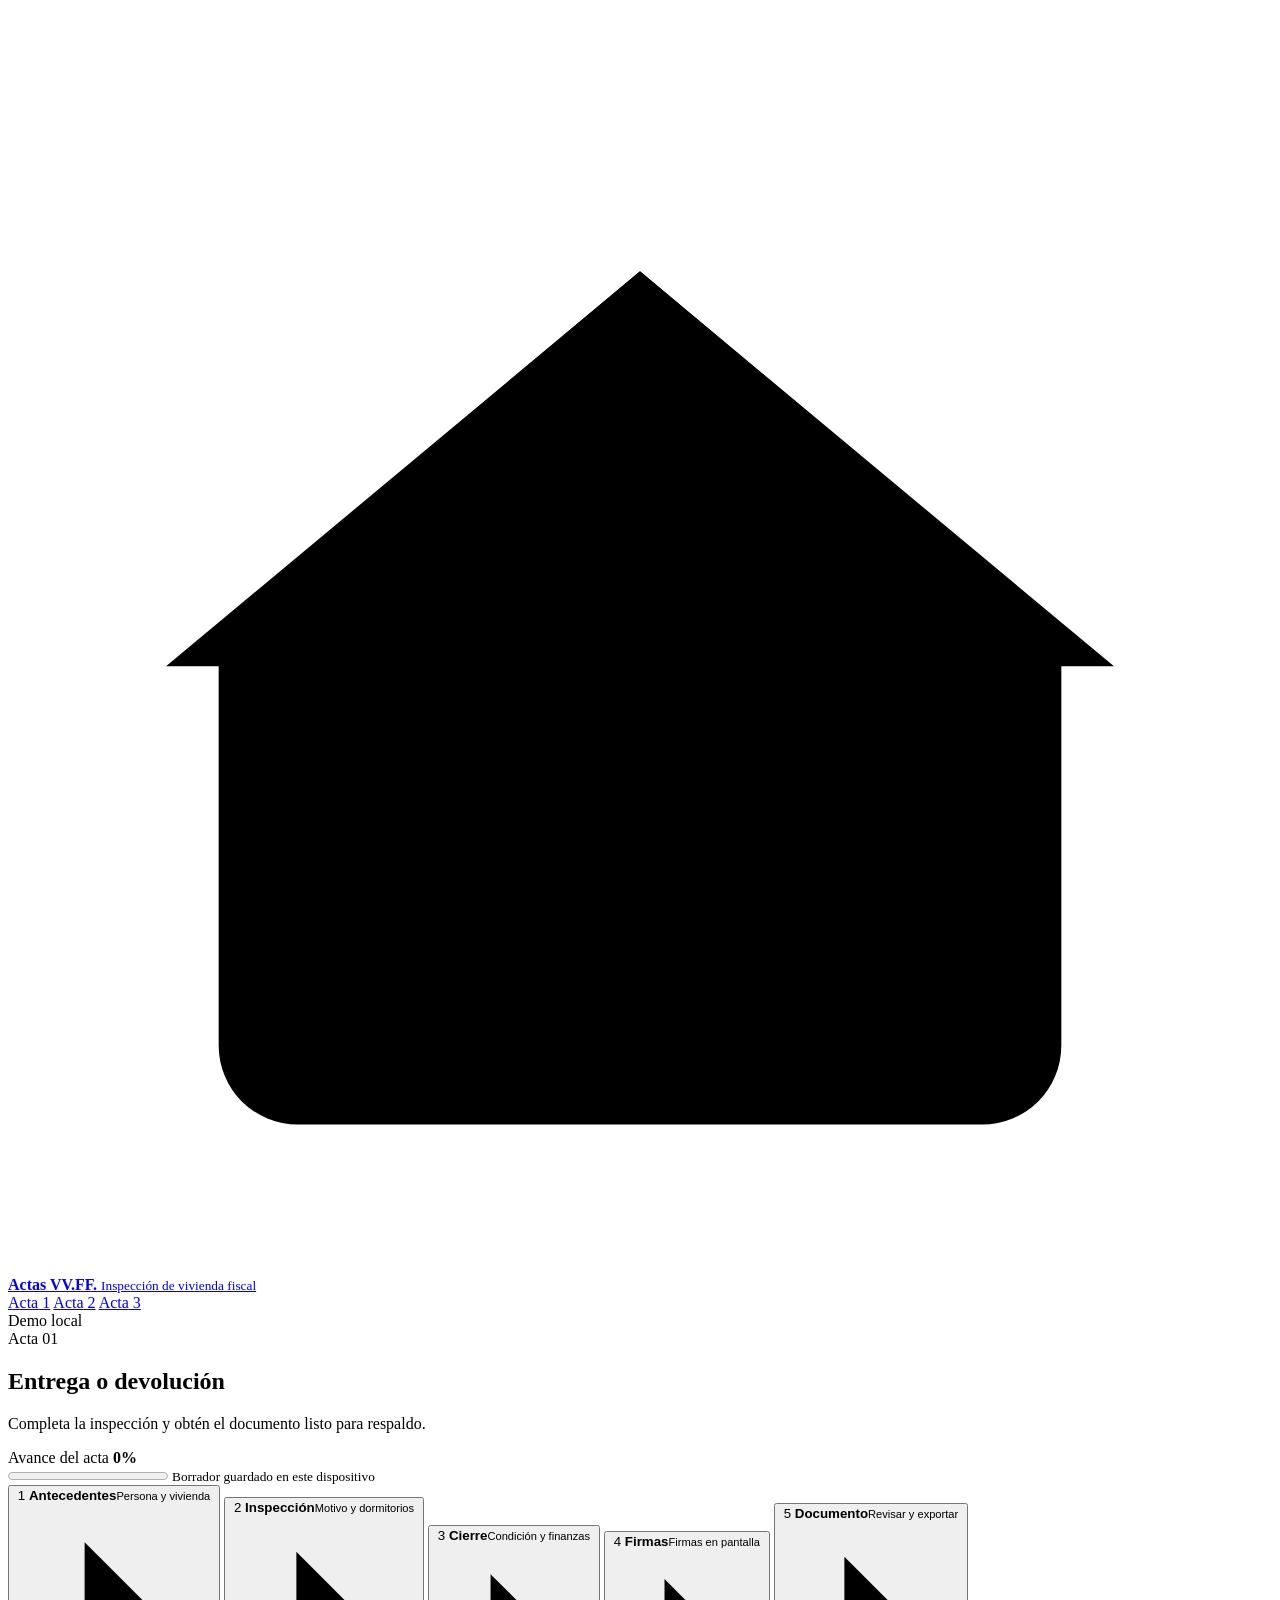
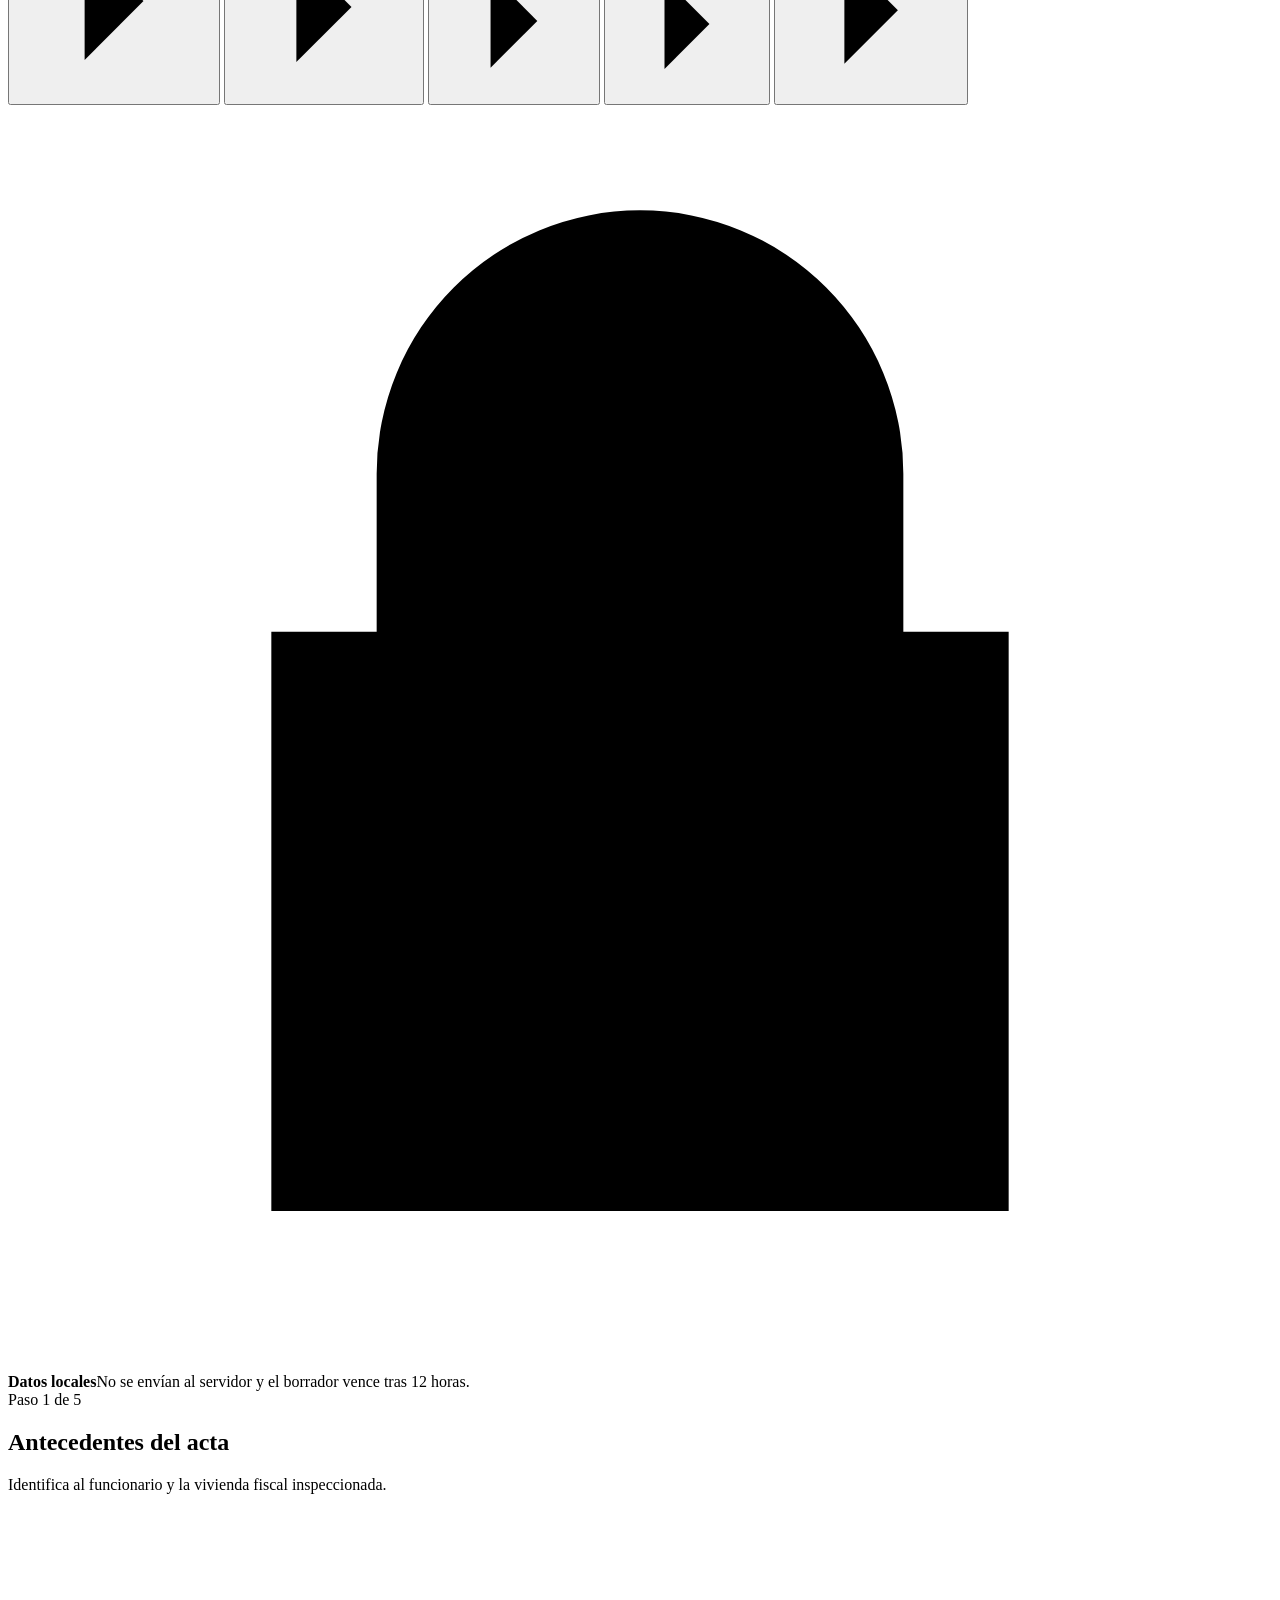
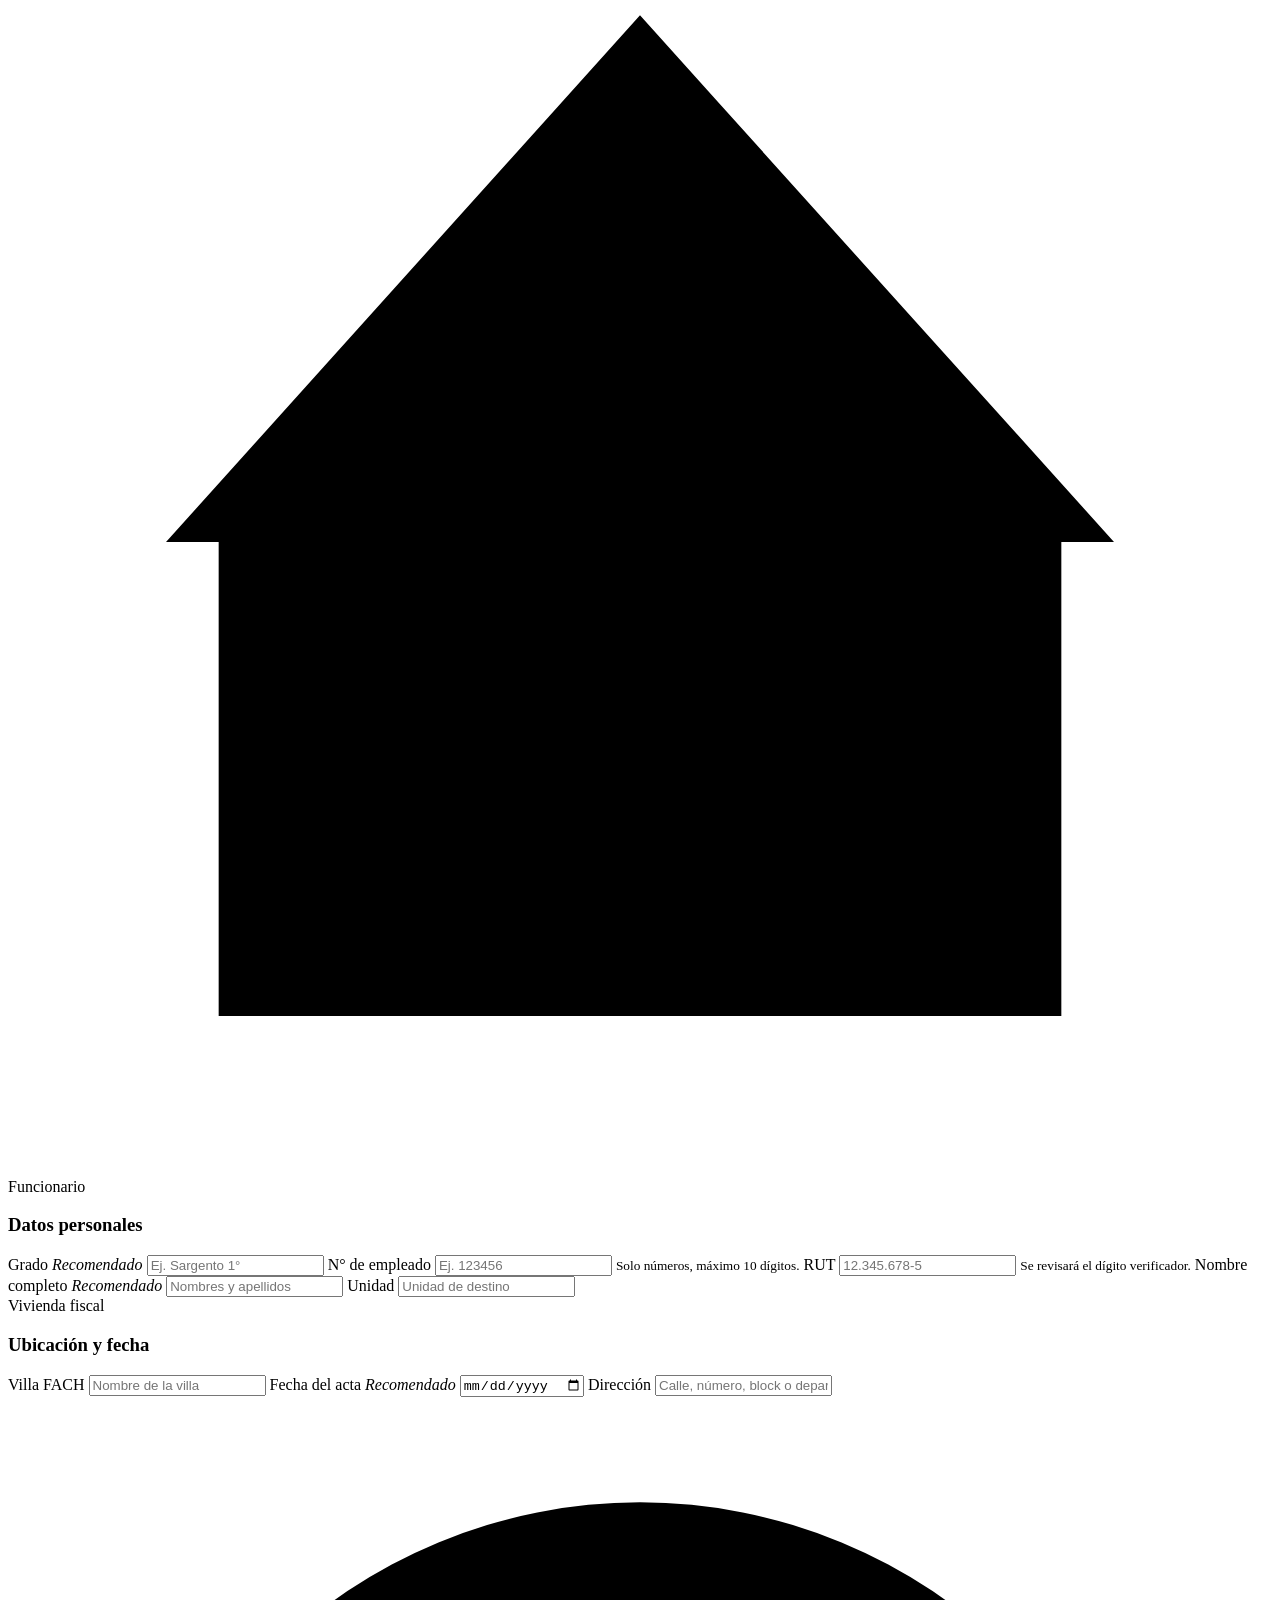
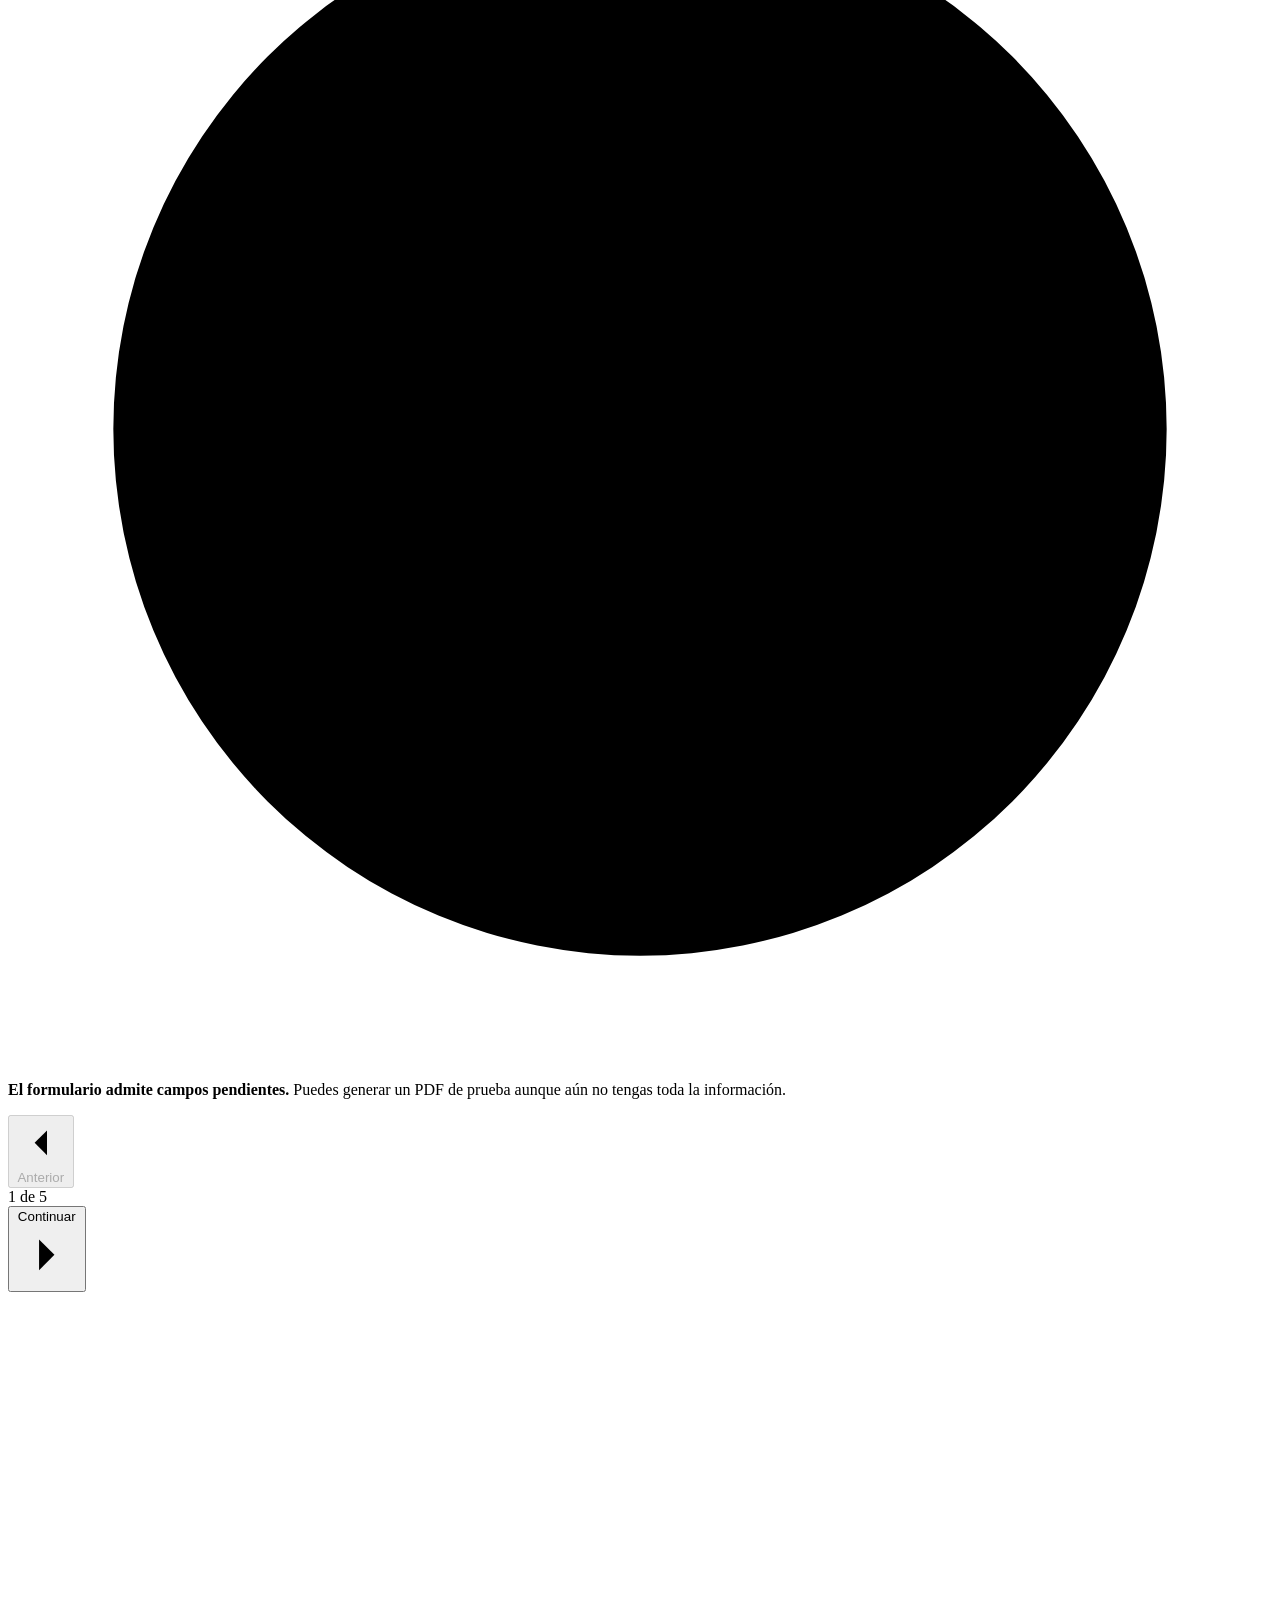
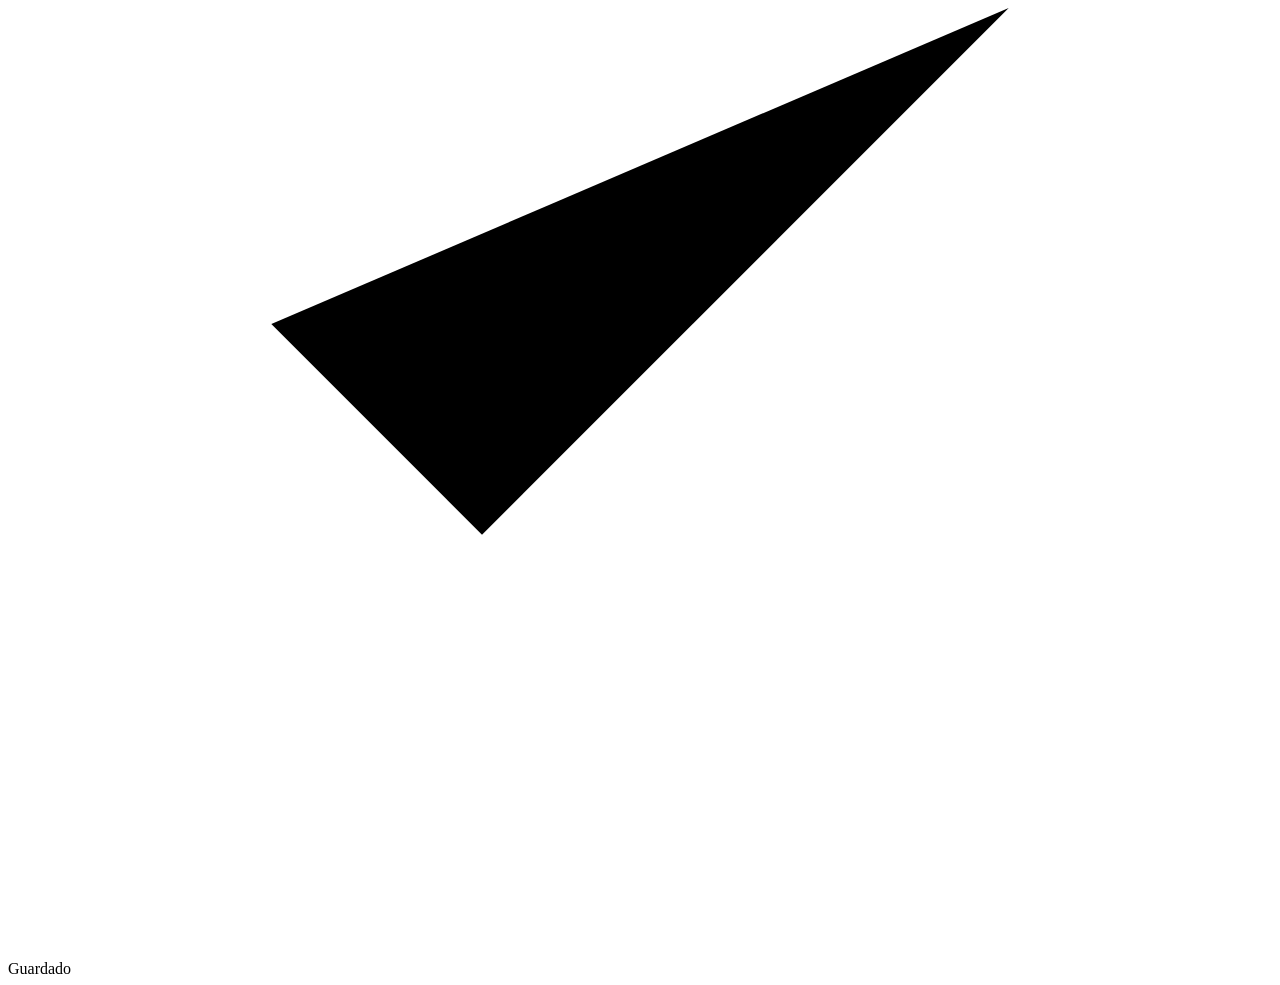
==== index.html @ 28ee5e78 "Agregar index.html" ====
<!doctype html>
<html lang="es">
  <head>
    <meta charset="UTF-8" />
    <meta name="viewport" content="width=device-width, initial-scale=1, viewport-fit=cover" />
    <meta name="theme-color" content="#0d2c46" />
    <meta name="referrer" content="no-referrer" />
    <meta http-equiv="Content-Security-Policy" content="default-src 'self'; base-uri 'none'; object-src 'none'; script-src 'self'; style-src 'self'; img-src 'self' data: blob:; font-src 'self'; connect-src 'none'; media-src 'none'; frame-src 'none'; worker-src 'none'; form-action 'none'" />
    <meta
      name="description"
      content="Prototipo local para completar, firmar y exportar actas de vivienda fiscal."
    />
    <title>Actas VV.FF. · Inspección de vivienda</title>
    <link rel="stylesheet" href="styles.css?v=20261114-1" />
  </head>
  <body>
    <div class="app-shell">
      <header class="topbar">
        <a class="brand" href="#" aria-label="Inicio Actas Vivienda Fiscal">
          <span class="brand-mark" aria-hidden="true">
            <svg viewBox="0 0 48 48" role="img">
              <path d="M8 23.4 24 10l16 13.4v16a3 3 0 0 1-3 3H11a3 3 0 0 1-3-3v-16Z" />
              <path d="M18 42V28h12v14M6 25 24 10l18 15" />
              <path d="M35 10v8" />
            </svg>
          </span>
          <span>
            <strong>Actas VV.FF.</strong>
            <small>Inspección de vivienda fiscal</small>
          </span>
        </a>
        <nav class="acta-switcher" aria-label="Seleccionar tipo de acta">
          <a class="is-active" href="index.html" aria-current="page"><span>Acta</span> 1</a>
          <a href="acta2.html"><span>Acta</span> 2</a>
          <a href="acta3.html"><span>Acta</span> 3</a>
        </nav>
        <div class="status-pill"><span></span> Demo local</div>
      </header>

      <div class="workspace">
        <aside class="sidebar" aria-label="Progreso del acta">
          <div class="sidebar-intro">
            <span class="eyebrow">Acta 01</span>
            <h1>Entrega o devolución</h1>
            <p>Completa la inspección y obtén el documento listo para respaldo.</p>
          </div>

          <div class="progress-card">
            <div class="progress-copy">
              <span>Avance del acta</span>
              <strong id="progressValue">0%</strong>
            </div>
            <progress class="progress-track" id="progressBar" max="100" value="0" aria-label="Avance del acta"></progress>
            <small id="draftStatus">Borrador guardado en este dispositivo</small>
          </div>

          <nav class="steps" aria-label="Secciones del acta">
            <button class="step is-active" type="button" data-step-target="0">
              <span class="step-number">1</span>
              <span><strong>Antecedentes</strong><small>Persona y vivienda</small></span>
              <svg viewBox="0 0 20 20" aria-hidden="true"><path d="m7 4 6 6-6 6" /></svg>
            </button>
            <button class="step" type="button" data-step-target="1">
              <span class="step-number">2</span>
              <span><strong>Inspección</strong><small>Motivo y dormitorios</small></span>
              <svg viewBox="0 0 20 20" aria-hidden="true"><path d="m7 4 6 6-6 6" /></svg>
            </button>
            <button class="step" type="button" data-step-target="2">
              <span class="step-number">3</span>
              <span><strong>Cierre</strong><small>Condición y finanzas</small></span>
              <svg viewBox="0 0 20 20" aria-hidden="true"><path d="m7 4 6 6-6 6" /></svg>
            </button>
            <button class="step" type="button" data-step-target="3">
              <span class="step-number">4</span>
              <span><strong>Firmas</strong><small>Firmas en pantalla</small></span>
              <svg viewBox="0 0 20 20" aria-hidden="true"><path d="m7 4 6 6-6 6" /></svg>
            </button>
            <button class="step" type="button" data-step-target="4">
              <span class="step-number">5</span>
              <span><strong>Documento</strong><small>Revisar y exportar</small></span>
              <svg viewBox="0 0 20 20" aria-hidden="true"><path d="m7 4 6 6-6 6" /></svg>
            </button>
          </nav>

          <div class="privacy-note">
            <svg viewBox="0 0 24 24" aria-hidden="true"><path d="M7 10V7a5 5 0 0 1 10 0v3M5 10h14v11H5z" /></svg>
            <span><strong>Datos locales</strong>No se envían al servidor y el borrador vence tras 12 horas.</span>
          </div>
        </aside>

        <main class="main-content">
          <form id="actaForm" autocomplete="off">
            <section class="form-step is-active" data-step="0" aria-labelledby="step0Title">
              <div class="section-heading">
                <div>
                  <span class="eyebrow">Paso 1 de 5</span>
                  <h2 id="step0Title">Antecedentes del acta</h2>
                  <p>Identifica al funcionario y la vivienda fiscal inspeccionada.</p>
                </div>
                <span class="section-icon" aria-hidden="true">
                  <svg viewBox="0 0 24 24"><path d="M4 21v-9l8-7 8 7v9M9 21v-6h6v6M3 12l9-10 9 10" /></svg>
                </span>
              </div>

              <div class="form-card">
                <div class="card-heading">
                  <span class="card-kicker">Funcionario</span>
                  <h3>Datos personales</h3>
                </div>
                <div class="field-grid cols-3">
                  <label class="field">
                    <span>Grado <em>Recomendado</em></span>
                    <input name="grado" type="text" placeholder="Ej. Sargento 1°" maxlength="40" autocomplete="off" />
                  </label>
                  <label class="field">
                    <span>N° de empleado</span>
                    <input name="empleado" inputmode="numeric" type="text" placeholder="Ej. 123456" maxlength="10" autocomplete="off" />
                    <small class="field-help">Solo números, máximo 10 dígitos.</small>
                  </label>
                  <label class="field">
                    <span>RUT</span>
                    <input name="rut" type="text" inputmode="text" placeholder="12.345.678-5" maxlength="12" autocomplete="off" />
                    <small class="field-help">Se revisará el dígito verificador.</small>
                  </label>
                  <label class="field span-2">
                    <span>Nombre completo <em>Recomendado</em></span>
                    <input name="nombre" type="text" placeholder="Nombres y apellidos" maxlength="80" autocomplete="off" />
                  </label>
                  <label class="field">
                    <span>Unidad</span>
                    <input name="unidad" type="text" placeholder="Unidad de destino" maxlength="60" autocomplete="off" />
                  </label>
                </div>
              </div>

              <div class="form-card">
                <div class="card-heading">
                  <span class="card-kicker">Vivienda fiscal</span>
                  <h3>Ubicación y fecha</h3>
                </div>
                <div class="field-grid cols-2">
                  <label class="field">
                    <span>Villa FACH</span>
                    <input name="villa" type="text" placeholder="Nombre de la villa" maxlength="80" autocomplete="off" />
                  </label>
                  <label class="field">
                    <span>Fecha del acta <em>Recomendado</em></span>
                    <input name="fecha" type="date" />
                  </label>
                  <label class="field span-2">
                    <span>Dirección</span>
                    <input name="direccion" type="text" placeholder="Calle, número, block o departamento" maxlength="120" autocomplete="off" />
                  </label>
                </div>
              </div>

              <div class="tip-card">
                <svg viewBox="0 0 24 24" aria-hidden="true"><path d="M12 22a10 10 0 1 0 0-20 10 10 0 0 0 0 20ZM12 11v6M12 7h.01" /></svg>
                <p><strong>El formulario admite campos pendientes.</strong> Puedes generar un PDF de prueba aunque aún no tengas toda la información.</p>
              </div>
            </section>

            <section class="form-step" data-step="1" aria-labelledby="step1Title" hidden>
              <div class="section-heading">
                <div>
                  <span class="eyebrow">Paso 2 de 5</span>
                  <h2 id="step1Title">Motivo e inspección</h2>
                  <p>Selecciona el tipo de acta y registra el estado de cada elemento.</p>
                </div>
                <span class="section-icon" aria-hidden="true">
                  <svg viewBox="0 0 24 24"><path d="M9 11 12 14 22 4M21 12v7a2 2 0 0 1-2 2H5a2 2 0 0 1-2-2V5a2 2 0 0 1 2-2h11" /></svg>
                </span>
              </div>

              <div class="form-card">
                <div class="card-heading inline-heading">
                  <div><span class="card-kicker">Motivo del acta</span><h3>¿Qué operación se realiza?</h3></div>
                  <span class="selection-hint">Selecciona una opción</span>
                </div>
                <div class="choice-grid" id="motiveChoices">
                  <label class="choice-card">
                    <input type="radio" name="motivo" value="Entrega 1ª vez" />
                    <span class="choice-check"></span><strong>Entrega 1ª vez</strong><small>Primera asignación</small>
                  </label>
                  <label class="choice-card">
                    <input type="radio" name="motivo" value="Entrega por cambio" />
                    <span class="choice-check"></span><strong>Entrega por cambio</strong><small>Cambio de vivienda</small>
                  </label>
                  <label class="choice-card">
                    <input type="radio" name="motivo" value="Devolución definitiva" />
                    <span class="choice-check"></span><strong>Devolución definitiva</strong><small>Término de asignación</small>
                  </label>
                  <label class="choice-card">
                    <input type="radio" name="motivo" value="Devolución por cambio" />
                    <span class="choice-check"></span><strong>Devolución por cambio</strong><small>Traslado de vivienda</small>
                  </label>
                </div>
              </div>

              <div class="inspection-toolbar">
                <div>
                  <span class="eyebrow">Dormitorios 1 al 5</span>
                  <h3>Lista de revisión</h3>
                  <p>Funciona igual que el acta en papel: toca la casilla que deseas marcar con un ✓.</p>
                </div>
                <div class="paper-help" aria-label="Instrucciones para marcar">
                  <span class="paper-help-check">✓</span>
                  <span><strong>Marca una casilla</strong><small>Bueno o Malo · Dormitorio 1–5</small></span>
                </div>
              </div>
              <div id="inspectionGroups" class="inspection-groups"></div>
            </section>

            <section class="form-step" data-step="2" aria-labelledby="step2Title" hidden>
              <div class="section-heading">
                <div>
                  <span class="eyebrow">Paso 3 de 5</span>
                  <h2 id="step2Title">Cierre del acta</h2>
                  <p>Indica el resultado final y completa la información administrativa.</p>
                </div>
                <span class="section-icon" aria-hidden="true">
                  <svg viewBox="0 0 24 24"><path d="M20 7 9 18l-5-5M12 2a10 10 0 1 0 10 10" /></svg>
                </span>
              </div>

              <div class="form-card">
                <div class="card-heading"><span class="card-kicker">Condición final</span><h3>Resultado de la vivienda</h3></div>
                <div class="final-choice-grid">
                  <label class="final-choice accepted">
                    <input type="radio" name="condicionFinal" value="Aceptada" />
                    <span class="final-icon"><svg viewBox="0 0 24 24"><path d="m5 12 4 4L19 6" /></svg></span>
                    <span><strong>Aceptada</strong><small>Sin observaciones pendientes</small></span>
                  </label>
                  <label class="final-choice observed">
                    <input type="radio" name="condicionFinal" value="Aceptada con observaciones" />
                    <span class="final-icon"><svg viewBox="0 0 24 24"><path d="M12 9v4M12 17h.01M10.3 3.6 2 18h20L13.7 3.6a2 2 0 0 0-3.4 0Z" /></svg></span>
                    <span><strong>Con observaciones</strong><small>Aceptada con reparos registrados</small></span>
                  </label>
                  <label class="final-choice rejected">
                    <input type="radio" name="condicionFinal" value="Rechazada" />
                    <span class="final-icon"><svg viewBox="0 0 24 24"><path d="m6 6 12 12M18 6 6 18" /></svg></span>
                    <span><strong>Rechazada</strong><small>No cumple las condiciones</small></span>
                  </label>
                </div>
                <label class="field textarea-field">
                  <span>Observaciones generales</span>
                  <textarea name="observacionesGenerales" rows="4" placeholder="Detalla acuerdos, reparaciones pendientes u otros antecedentes relevantes..."></textarea>
                  <small class="char-count"><span id="observationsCount">0</span>/600</small>
                </label>
              </div>

              <div class="form-card">
                <div class="card-heading"><span class="card-kicker">Uso sección gestión financiera</span><h3>Control de descuentos</h3></div>
                <div class="finance-grid">
                  <label class="field"><span>DRAA 5,5% · Cese descuento</span><input name="draaCese" type="date" /></label>
                  <label class="field"><span>DRAA 5,5% · Inicio descuento</span><input name="draaInicio" type="date" /></label>
                  <label class="field"><span>Gasto común · Cese descuento</span><input name="gastoCese" type="date" /></label>
                  <label class="field"><span>Gasto común · Inicio descuento</span><input name="gastoInicio" type="date" /></label>
                  <label class="field"><span>Fecha de gestión</span><input name="fechaGestion" type="date" /></label>
                  <label class="field"><span>Nombre responsable</span><input name="responsableFinanzas" type="text" placeholder="Nombre y cargo" /></label>
                </div>
              </div>

              <div class="declaration-card">
                <span class="declaration-icon"><svg viewBox="0 0 24 24"><path d="M7 3h10v4H7zM5 5H3v16h18V5h-2M7 12h10M7 16h7" /></svg></span>
                <div><strong>Declaración incluida en el documento</strong><p>Quien devuelve la vivienda declara no mantener deudas pendientes que perjudiquen al nuevo usuario y garantiza por un mes los trabajos indicados en el acta.</p></div>
              </div>
            </section>

            <section class="form-step" data-step="3" aria-labelledby="step3Title" hidden>
              <div class="section-heading">
                <div>
                  <span class="eyebrow">Paso 4 de 5</span>
                  <h2 id="step3Title">Firmas en pantalla</h2>
                  <p>Firma con el dedo, lápiz táctil o mouse. Cada firma se incorpora al PDF.</p>
                </div>
                <span class="section-icon" aria-hidden="true">
                  <svg viewBox="0 0 24 24"><path d="m3 21 3.5-1 12-12-2.5-2.5-12 12L3 21ZM14.5 7 17 9.5M15 4.5l2-2a2 2 0 0 1 3 3l-2 2" /></svg>
                </span>
              </div>

              <div class="signature-grid">
                <article class="signature-card">
                  <div class="signature-heading"><div><span class="card-kicker">Firma 01</span><h3>Quien devuelve</h3></div><button type="button" class="clear-signature" data-clear-signature="devuelve">Limpiar</button></div>
                  <label class="field"><span>Grado y nombre</span><input name="nombreDevuelve" type="text" placeholder="Grado y nombre completo" /></label>
                  <div class="signature-pad"><canvas id="signature-devuelve" data-signature="devuelve" aria-label="Área de firma de quien devuelve"></canvas><span>Firme dentro del recuadro</span></div>
                </article>
                <article class="signature-card">
                  <div class="signature-heading"><div><span class="card-kicker">Firma 02</span><h3>Quien recibe</h3></div><button type="button" class="clear-signature" data-clear-signature="recibe">Limpiar</button></div>
                  <label class="field"><span>Grado y nombre</span><input name="nombreRecibe" type="text" placeholder="Grado y nombre completo" /></label>
                  <div class="signature-pad"><canvas id="signature-recibe" data-signature="recibe" aria-label="Área de firma de quien recibe"></canvas><span>Firme dentro del recuadro</span></div>
                </article>
                <article class="signature-card">
                  <div class="signature-heading"><div><span class="card-kicker">Firma 03</span><h3>Inspector VV.FF.</h3></div><button type="button" class="clear-signature" data-clear-signature="inspector">Limpiar</button></div>
                  <label class="field"><span>Nombre del inspector</span><input name="nombreInspector" type="text" placeholder="Nombre completo" /></label>
                  <div class="signature-pad"><canvas id="signature-inspector" data-signature="inspector" aria-label="Área de firma del inspector"></canvas><span>Firme dentro del recuadro</span></div>
                </article>
                <article class="signature-card">
                  <div class="signature-heading"><div><span class="card-kicker">Firma 04</span><h3>Encargado Depto. VV.FF.</h3></div><button type="button" class="clear-signature" data-clear-signature="encargado">Limpiar</button></div>
                  <label class="field"><span>Nombre del encargado</span><input name="nombreEncargado" type="text" placeholder="Nombre completo" /></label>
                  <div class="signature-pad"><canvas id="signature-encargado" data-signature="encargado" aria-label="Área de firma del encargado"></canvas><span>Firme dentro del recuadro</span></div>
                </article>
              </div>

              <div class="tip-card">
                <svg viewBox="0 0 24 24" aria-hidden="true"><path d="M12 22a10 10 0 1 0 0-20 10 10 0 0 0 0 20ZM12 11v6M12 7h.01" /></svg>
                <p><strong>En tablets y celulares:</strong> puedes apoyar la mano y firmar directamente dentro del recuadro. Usa “Limpiar” para repetir una firma.</p>
              </div>
            </section>

            <section class="form-step" data-step="4" aria-labelledby="step4Title" hidden>
              <div class="section-heading document-heading">
                <div>
                  <span class="eyebrow">Paso 5 de 5</span>
                  <h2 id="step4Title">Documento listo para revisar</h2>
                  <p>La vista previa reproduce las dos páginas del acta entregada.</p>
                </div>
                <button type="button" class="button secondary" id="refreshPreview">
                  <svg viewBox="0 0 24 24" aria-hidden="true"><path d="M20 6v6h-6M4 18v-6h6M18.5 9A7 7 0 0 0 6 6.5L4 9M5.5 15A7 7 0 0 0 18 17.5l2-2.5" /></svg>
                  Actualizar vista
                </button>
              </div>

              <div class="export-card">
                <div class="export-icon"><svg viewBox="0 0 24 24"><path d="M7 2h7l5 5v15H7zM14 2v5h5M12 11v7M9 15l3 3 3-3" /></svg></div>
                <div><span class="card-kicker">Exportación local</span><h3>Acta de entrega y/o devolución</h3><p id="exportSummary">El PDF se creará en este dispositivo, sin subir datos.</p></div>
                <div class="export-actions">
                  <button type="button" class="button primary download-button" id="downloadPdf">
                    <svg viewBox="0 0 24 24" aria-hidden="true"><path d="M12 3v12M7 10l5 5 5-5M5 21h14" /></svg>
                    Descargar PDF
                  </button>
                  <button type="button" class="button secondary new-act-button" id="startNewActa">
                    <svg viewBox="0 0 24 24" aria-hidden="true"><path d="M12 5v14M5 12h14" /></svg>
                    Nueva acta
                  </button>
                </div>
              </div>

              <div class="resume-note">
                <svg viewBox="0 0 24 24" aria-hidden="true"><path d="M4 4v6h6M20 20v-6h-6M5.6 15A8 8 0 0 0 19 17M18.4 9A8 8 0 0 0 5 7" /></svg>
                <span><strong>Puedes retomarla cuando quieras.</strong> El borrador queda guardado automáticamente en este dispositivo hasta que elijas “Nueva acta”.</span>
              </div>

              <div class="preview-toolbar">
                <div><strong>Vista previa</strong><span>2 páginas · formato A4</span></div>
                <div class="preview-tabs" role="tablist" aria-label="Páginas del documento">
                  <button class="is-active" type="button" data-preview-page="0">Página 1</button>
                  <button type="button" data-preview-page="1">Página 2</button>
                </div>
              </div>
              <div class="document-preview" aria-live="polite">
                <div class="paper is-active" data-paper="0"><canvas id="previewPage1"></canvas></div>
                <div class="paper" data-paper="1" hidden><canvas id="previewPage2"></canvas></div>
              </div>
            </section>
          </form>

          <footer class="form-actions">
            <button type="button" class="button ghost" id="previousStep" disabled>
              <svg viewBox="0 0 24 24" aria-hidden="true"><path d="m15 18-6-6 6-6" /></svg>
              Anterior
            </button>
            <div class="step-counter"><span id="stepCounter">1</span> de 5</div>
            <button type="button" class="button primary" id="nextStep">
              Continuar
              <svg viewBox="0 0 24 24" aria-hidden="true"><path d="m9 18 6-6-6-6" /></svg>
            </button>
          </footer>
        </main>
      </div>
    </div>

    <div class="toast" id="toast" role="status" aria-live="polite">
      <svg viewBox="0 0 24 24" aria-hidden="true"><path d="m5 12 4 4L19 6" /></svg>
      <span>Guardado</span>
    </div>

    <div class="modal-backdrop" id="finishModal" hidden>
      <section class="finish-modal" role="dialog" aria-modal="true" aria-labelledby="finishModalTitle" aria-describedby="finishModalDescription">
        <div class="finish-modal-icon" id="finishModalIcon">
          <svg viewBox="0 0 24 24" aria-hidden="true"><path d="m5 12 4 4L19 6" /></svg>
        </div>
        <span class="card-kicker" id="finishModalKicker">Descarga completada</span>
        <h2 id="finishModalTitle">PDF descargado correctamente</h2>
        <p id="finishModalDescription">¿Qué deseas hacer con los datos de esta acta?</p>
        <div class="finish-options">
          <button type="button" class="finish-option keep" id="keepDraft">
            <span class="finish-option-icon"><svg viewBox="0 0 24 24" aria-hidden="true"><path d="M4 4v6h6M20 20v-6h-6M5.6 15A8 8 0 0 0 19 17M18.4 9A8 8 0 0 0 5 7" /></svg></span>
            <span><strong>Mantener borrador</strong><small>Podrás retomarla después</small></span>
          </button>
          <button type="button" class="finish-option new" id="confirmNewActa">
            <span class="finish-option-icon"><svg viewBox="0 0 24 24" aria-hidden="true"><path d="M12 5v14M5 12h14" /></svg></span>
            <span><strong>Iniciar nueva acta</strong><small>Limpiará campos y firmas</small></span>
          </button>
        </div>
        <button type="button" class="modal-cancel" id="cancelFinishModal">Cancelar</button>
      </section>
    </div>

    <script src="security.js?v=20261114-1"></script>
    <script src="validation.js?v=20261114-1"></script>
    <script src="app.js?v=20261114-1"></script>
  </body>
</html>
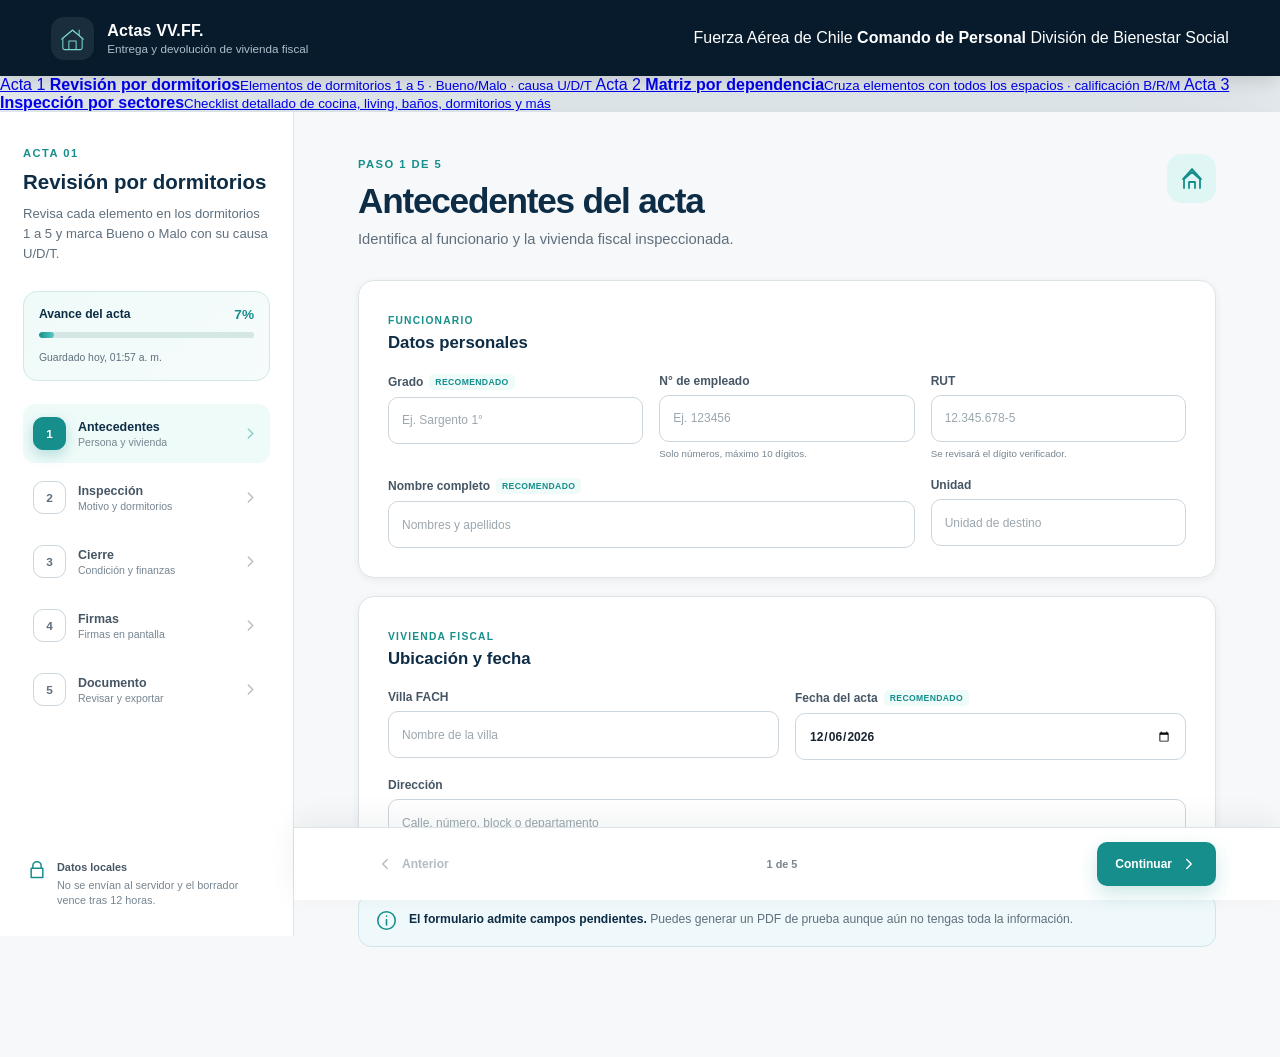
==== commit 5d714463: "Diferenciar las actas y agregar encabezado institucional" ====
--- a/index.html
+++ b/index.html
@@ -8,10 +8,10 @@
     <meta http-equiv="Content-Security-Policy" content="default-src 'self'; base-uri 'none'; object-src 'none'; script-src 'self'; style-src 'self'; img-src 'self' data: blob:; font-src 'self'; connect-src 'none'; media-src 'none'; frame-src 'none'; worker-src 'none'; form-action 'none'" />
     <meta
       name="description"
-      content="Prototipo local para completar, firmar y exportar actas de vivienda fiscal."
+      content="Acta digital de entrega o devolución con revisión detallada de dormitorios."
     />
-    <title>Actas VV.FF. · Inspección de vivienda</title>
-    <link rel="stylesheet" href="styles.css?v=20261114-1" />
+    <title>Acta 1 · Revisión por dormitorios</title>
+    <link rel="stylesheet" href="styles.css?v=20261114-2" />
   </head>
   <body>
     <div class="app-shell">
@@ -26,23 +26,39 @@
           </span>
           <span>
             <strong>Actas VV.FF.</strong>
-            <small>Inspección de vivienda fiscal</small>
+            <small>Entrega y devolución de vivienda fiscal</small>
           </span>
         </a>
-        <nav class="acta-switcher" aria-label="Seleccionar tipo de acta">
-          <a class="is-active" href="index.html" aria-current="page"><span>Acta</span> 1</a>
-          <a href="acta2.html"><span>Acta</span> 2</a>
-          <a href="acta3.html"><span>Acta</span> 3</a>
+        <div class="institutional-mark" aria-label="Fuerza Aérea de Chile, Comando de Personal, División de Bienestar Social">
+          <span>Fuerza Aérea de Chile</span>
+          <strong>Comando de Personal</strong>
+          <span>División de Bienestar Social</span>
+        </div>
+      </header>
+
+      <div class="acta-catalog-wrap">
+        <nav class="acta-catalog" aria-label="Seleccionar el formato de acta">
+          <a class="acta-option is-active" href="index.html" aria-current="page">
+            <span class="acta-number">Acta 1</span>
+            <span class="acta-option-copy"><strong>Revisión por dormitorios</strong><small>Elementos de dormitorios 1 a 5 · Bueno/Malo · causa U/D/T</small></span>
+          </a>
+          <a class="acta-option" href="acta2.html">
+            <span class="acta-number">Acta 2</span>
+            <span class="acta-option-copy"><strong>Matriz por dependencia</strong><small>Cruza elementos con todos los espacios · calificación B/R/M</small></span>
+          </a>
+          <a class="acta-option" href="acta3.html">
+            <span class="acta-number">Acta 3</span>
+            <span class="acta-option-copy"><strong>Inspección por sectores</strong><small>Checklist detallado de cocina, living, baños, dormitorios y más</small></span>
+          </a>
         </nav>
-        <div class="status-pill"><span></span> Demo local</div>
-      </header>
+      </div>
 
       <div class="workspace">
         <aside class="sidebar" aria-label="Progreso del acta">
           <div class="sidebar-intro">
             <span class="eyebrow">Acta 01</span>
-            <h1>Entrega o devolución</h1>
-            <p>Completa la inspección y obtén el documento listo para respaldo.</p>
+            <h1>Revisión por dormitorios</h1>
+            <p>Revisa cada elemento en los dormitorios 1 a 5 y marca Bueno o Malo con su causa U/D/T.</p>
           </div>
 
           <div class="progress-card">
--- a/styles.css
+++ b/styles.css
@@ -0,0 +1,409 @@
+:root {
+  --navy-950: #071b2d;
+  --navy-900: #0d2c46;
+  --navy-800: #153d5d;
+  --navy-700: #23516f;
+  --teal-600: #168f8c;
+  --teal-500: #23aaa5;
+  --teal-100: #dff6f4;
+  --teal-50: #effbf9;
+  --slate-900: #182431;
+  --slate-700: #465664;
+  --slate-600: #5f6f7d;
+  --slate-500: #768591;
+  --slate-300: #cdd6dc;
+  --slate-200: #dde4e8;
+  --slate-100: #edf1f3;
+  --slate-50: #f6f8f9;
+  --white: #fff;
+  --green: #25865a;
+  --green-soft: #e6f5ec;
+  --amber: #b36a14;
+  --amber-soft: #fff3da;
+  --red: #ba3a3a;
+  --red-soft: #fdeaea;
+  --shadow-sm: 0 2px 8px rgb(7 27 45 / 0.06);
+  --shadow-md: 0 18px 50px rgb(7 27 45 / 0.12);
+  --radius-sm: 10px;
+  --radius-md: 16px;
+  --radius-lg: 24px;
+  --sidebar-width: 294px;
+}
+
+* { box-sizing: border-box; }
+
+html { scroll-behavior: smooth; }
+
+body {
+  margin: 0;
+  min-width: 320px;
+  background: #e8eef1;
+  color: var(--slate-900);
+  font-family: Inter, ui-sans-serif, -apple-system, BlinkMacSystemFont, "Segoe UI", sans-serif;
+  -webkit-font-smoothing: antialiased;
+}
+
+button, input, textarea, select { font: inherit; }
+button { cursor: pointer; }
+svg { fill: none; stroke: currentColor; stroke-width: 1.8; stroke-linecap: round; stroke-linejoin: round; }
+
+.app-shell { min-height: 100vh; }
+
+.topbar {
+  height: 76px;
+  padding: 0 clamp(18px, 4vw, 54px);
+  background: var(--navy-950);
+  color: var(--white);
+  display: flex;
+  align-items: center;
+  justify-content: space-between;
+  position: sticky;
+  top: 0;
+  z-index: 50;
+  box-shadow: 0 4px 20px rgb(0 0 0 / 0.16);
+}
+
+.brand { color: inherit; display: flex; align-items: center; gap: 13px; text-decoration: none; }
+.brand-mark { width: 43px; height: 43px; display: grid; place-items: center; border-radius: 13px; color: #79d8d2; background: rgb(255 255 255 / 0.08); }
+.brand-mark svg { width: 29px; height: 29px; stroke-width: 1.7; }
+.brand strong, .brand small { display: block; }
+.brand strong { font-size: 1rem; letter-spacing: 0.01em; }
+.brand small { margin-top: 2px; color: #aebfca; font-size: 0.73rem; }
+
+.status-pill { display: flex; align-items: center; gap: 8px; border: 1px solid rgb(255 255 255 / 0.18); padding: 8px 12px; border-radius: 999px; color: #dce7ed; font-size: 0.76rem; font-weight: 700; }
+.status-pill span { width: 7px; height: 7px; background: #70d9a5; border-radius: 50%; box-shadow: 0 0 0 4px rgb(112 217 165 / 0.12); }
+
+.acta-switcher { position: absolute; left: 50%; transform: translateX(-50%); padding: 4px; border: 1px solid rgb(255 255 255 / 0.15); border-radius: 11px; background: rgb(255 255 255 / 0.07); display: flex; align-items: center; gap: 3px; }
+.acta-switcher a, .acta-switcher > span { min-height: 34px; padding: 0 13px; border-radius: 8px; color: #b8c8d2; display: inline-flex; align-items: center; gap: 4px; text-decoration: none; font-size: 0.7rem; font-weight: 800; white-space: nowrap; }
+.acta-switcher a:hover { color: var(--white); background: rgb(255 255 255 / 0.08); }
+.acta-switcher .is-active { color: var(--navy-950); background: #7edbd5; box-shadow: 0 3px 10px rgb(0 0 0 / 0.18); }
+.acta-switcher .is-pending { opacity: 0.48; cursor: not-allowed; }
+
+.workspace { min-height: calc(100vh - 76px); display: grid; grid-template-columns: var(--sidebar-width) minmax(0, 1fr); max-width: 1600px; margin: 0 auto; background: var(--slate-50); box-shadow: 0 0 90px rgb(7 27 45 / 0.12); }
+
+.sidebar {
+  background: var(--white);
+  border-right: 1px solid var(--slate-200);
+  padding: 31px 23px 28px;
+  position: sticky;
+  top: 76px;
+  align-self: start;
+  height: calc(100vh - 76px);
+  overflow-y: auto;
+  display: flex;
+  flex-direction: column;
+}
+
+.eyebrow { color: var(--teal-600); font-size: 0.7rem; line-height: 1; font-weight: 800; letter-spacing: 0.13em; text-transform: uppercase; }
+.sidebar-intro h1 { margin: 8px 0 9px; color: var(--navy-900); font-size: 1.28rem; line-height: 1.25; }
+.sidebar-intro p { margin: 0; color: var(--slate-600); font-size: 0.82rem; line-height: 1.55; }
+
+.progress-card { margin: 26px 0 23px; padding: 15px; background: linear-gradient(140deg, var(--teal-50), #f6fbfb); border: 1px solid #cfe9e7; border-radius: 14px; }
+.progress-copy { display: flex; align-items: center; justify-content: space-between; color: var(--navy-900); font-size: 0.76rem; font-weight: 700; }
+.progress-copy strong { color: var(--teal-600); font-size: 0.85rem; }
+.progress-track { width: 100%; height: 6px; margin: 10px 0 9px; border: 0; border-radius: 999px; background: #d4e7e5; overflow: hidden; appearance: none; }
+.progress-track::-webkit-progress-bar { border-radius: 999px; background: #d4e7e5; }
+.progress-track::-webkit-progress-value { border-radius: 999px; background: linear-gradient(90deg, var(--teal-600), #58cbc4); transition: width 0.3s ease; }
+.progress-track::-moz-progress-bar { border-radius: 999px; background: linear-gradient(90deg, var(--teal-600), #58cbc4); }
+.progress-card small { color: var(--slate-600); font-size: 0.65rem; }
+
+.steps { display: grid; gap: 5px; }
+.step {
+  width: 100%;
+  min-height: 59px;
+  padding: 9px 9px 9px 10px;
+  border: 0;
+  border-radius: 12px;
+  background: transparent;
+  color: var(--slate-600);
+  display: grid;
+  grid-template-columns: 35px 1fr 18px;
+  align-items: center;
+  gap: 10px;
+  text-align: left;
+  transition: 0.2s ease;
+}
+.step:hover { background: var(--slate-50); color: var(--navy-900); }
+.step-number { width: 33px; height: 33px; border: 1px solid var(--slate-300); display: grid; place-items: center; border-radius: 10px; color: var(--slate-600); font-size: 0.74rem; font-weight: 800; background: var(--white); }
+.step strong, .step small { display: block; }
+.step strong { color: var(--slate-700); font-size: 0.78rem; }
+.step small { margin-top: 2px; color: var(--slate-500); font-size: 0.66rem; }
+.step > svg { width: 15px; opacity: 0.45; }
+.step.is-active { background: var(--teal-50); color: var(--teal-600); }
+.step.is-active .step-number { color: var(--white); border-color: var(--teal-600); background: var(--teal-600); box-shadow: 0 5px 14px rgb(22 143 140 / 0.28); }
+.step.is-active strong { color: var(--navy-900); }
+.step.is-complete .step-number { font-size: 0; background: var(--green-soft); border-color: #b6dfc8; color: var(--green); }
+.step.is-complete .step-number::after { content: "✓"; font-size: 0.9rem; }
+
+.privacy-note { margin-top: auto; padding: 20px 4px 0; display: flex; align-items: flex-start; gap: 10px; color: var(--slate-500); font-size: 0.68rem; line-height: 1.4; }
+.privacy-note svg { width: 20px; flex: 0 0 20px; color: var(--teal-600); }
+.privacy-note strong { display: block; margin-bottom: 2px; color: var(--slate-700); }
+
+.main-content { min-width: 0; padding: 42px clamp(24px, 5vw, 74px) 110px; position: relative; }
+#actaForm { max-width: 1040px; margin: 0 auto; }
+.form-step { animation: fadeIn 0.26s ease; }
+@keyframes fadeIn { from { opacity: 0; transform: translateY(5px); } to { opacity: 1; transform: none; } }
+
+.section-heading { margin-bottom: 28px; display: flex; align-items: flex-start; justify-content: space-between; gap: 24px; }
+.section-heading h2 { margin: 9px 0 8px; color: var(--navy-900); font-size: clamp(1.65rem, 3vw, 2.2rem); line-height: 1.12; letter-spacing: -0.035em; }
+.section-heading p { margin: 0; max-width: 650px; color: var(--slate-600); font-size: 0.92rem; line-height: 1.6; }
+.section-icon { width: 49px; height: 49px; flex: 0 0 49px; border-radius: 15px; display: grid; place-items: center; background: var(--teal-100); color: var(--teal-600); }
+.section-icon svg { width: 24px; height: 24px; }
+
+.form-card, .signature-card { margin-bottom: 18px; padding: clamp(20px, 3vw, 29px); border: 1px solid var(--slate-200); border-radius: var(--radius-md); background: var(--white); box-shadow: var(--shadow-sm); }
+.card-heading { margin-bottom: 21px; }
+.card-kicker { color: var(--teal-600); font-size: 0.64rem; font-weight: 800; letter-spacing: 0.12em; text-transform: uppercase; }
+.card-heading h3, .signature-heading h3, .inspection-toolbar h3, .export-card h3 { margin: 5px 0 0; color: var(--navy-900); font-size: 1.05rem; }
+.inline-heading { display: flex; justify-content: space-between; align-items: flex-end; gap: 15px; }
+.selection-hint { color: var(--slate-500); font-size: 0.7rem; }
+
+.field-grid { display: grid; gap: 18px 16px; }
+.field-grid.cols-3 { grid-template-columns: repeat(3, minmax(0, 1fr)); }
+.field-grid.cols-2 { grid-template-columns: repeat(2, minmax(0, 1fr)); }
+.field.span-2 { grid-column: span 2; }
+.field { display: flex; flex-direction: column; gap: 7px; color: var(--slate-700); font-size: 0.75rem; font-weight: 700; }
+.field > span { display: flex; align-items: center; gap: 6px; }
+.field em { padding: 3px 6px; border-radius: 5px; color: var(--teal-600); background: var(--teal-50); font-size: 0.54rem; font-style: normal; text-transform: uppercase; letter-spacing: 0.04em; }
+.field input, .field textarea, .item-observation input {
+  width: 100%;
+  border: 1px solid var(--slate-300);
+  border-radius: 10px;
+  outline: none;
+  background: var(--white);
+  color: var(--slate-900);
+  transition: border-color 0.18s, box-shadow 0.18s, background 0.18s;
+}
+.field input { min-height: 47px; padding: 0 13px; }
+.field textarea { min-height: 112px; padding: 12px 13px; resize: vertical; line-height: 1.45; }
+.field input::placeholder, .field textarea::placeholder, .item-observation input::placeholder { color: #9ba7af; font-weight: 400; }
+.field input:focus, .field textarea:focus, .item-observation input:focus { border-color: var(--teal-500); box-shadow: 0 0 0 4px rgb(35 170 165 / 0.11); }
+.field-help { margin-top: -2px; color: var(--slate-500); font-size: 0.61rem; font-weight: 500; line-height: 1.35; }
+.field.has-error > span { color: var(--red); }
+.field.has-error input, .field.has-error textarea { border-color: var(--red); background: #fffafa; box-shadow: 0 0 0 3px rgb(186 58 58 / 0.08); }
+.field-error { color: var(--red); font-size: 0.62rem; font-weight: 700; line-height: 1.35; }
+
+.tip-card, .declaration-card { display: flex; align-items: flex-start; gap: 12px; padding: 15px 17px; border: 1px solid #cfe5e9; border-radius: 13px; background: #eff8fa; color: var(--slate-600); font-size: 0.76rem; line-height: 1.55; }
+.tip-card svg, .declaration-icon { width: 21px; height: 21px; flex: 0 0 21px; color: var(--teal-600); }
+.tip-card p, .declaration-card p { margin: 0; }
+.tip-card strong, .declaration-card strong { color: var(--navy-900); }
+
+.choice-grid { display: grid; grid-template-columns: repeat(4, minmax(0, 1fr)); gap: 10px; }
+.choice-card { position: relative; min-height: 110px; padding: 16px 12px; border: 1px solid var(--slate-200); border-radius: 13px; background: var(--slate-50); display: flex; flex-direction: column; justify-content: flex-end; transition: 0.18s ease; cursor: pointer; }
+.choice-card:hover { border-color: #9bcfcb; transform: translateY(-1px); }
+.choice-card input, .final-choice input { position: absolute; opacity: 0; pointer-events: none; }
+.choice-check { position: absolute; top: 13px; right: 13px; width: 18px; height: 18px; border: 1.5px solid var(--slate-300); border-radius: 50%; background: var(--white); }
+.choice-card strong { color: var(--navy-900); font-size: 0.78rem; }
+.choice-card small { margin-top: 4px; color: var(--slate-500); font-size: 0.66rem; }
+.choice-card:has(input:checked) { border-color: var(--teal-500); background: var(--teal-50); box-shadow: 0 0 0 2px rgb(35 170 165 / 0.1); }
+.choice-card:has(input:checked) .choice-check { border-color: var(--teal-600); box-shadow: inset 0 0 0 4px var(--white); background: var(--teal-600); }
+
+.inspection-toolbar { margin: 32px 0 16px; display: flex; align-items: flex-end; justify-content: space-between; gap: 20px; }
+.inspection-toolbar h3 { margin-top: 7px; font-size: 1.2rem; }
+.inspection-toolbar p { margin: 5px 0 0; color: var(--slate-600); font-size: 0.76rem; }
+.paper-help { min-width: 255px; padding: 10px 13px; border: 1px solid #cbd9de; border-radius: 11px; background: var(--white); display: flex; align-items: center; gap: 10px; color: var(--slate-600); }
+.paper-help-check { width: 31px; height: 31px; flex: 0 0 31px; border: 2px solid var(--teal-600); border-radius: 5px; display: grid; place-items: center; color: var(--teal-600); font-size: 1.1rem; font-weight: 900; }
+.paper-help strong, .paper-help small { display: block; }
+.paper-help strong { color: var(--navy-900); font-size: 0.69rem; }
+.paper-help small { margin-top: 2px; font-size: 0.6rem; }
+
+.inspection-groups { display: grid; gap: 12px; }
+.inspection-group { border: 1px solid var(--slate-200); border-radius: 14px; overflow: hidden; background: var(--white); box-shadow: var(--shadow-sm); }
+.group-toggle { width: 100%; min-height: 58px; padding: 12px 17px; border: 0; background: var(--white); color: var(--navy-900); display: flex; align-items: center; justify-content: space-between; gap: 15px; text-align: left; }
+.group-toggle > span:first-child { display: flex; align-items: center; gap: 12px; }
+.group-icon { width: 33px; height: 33px; display: grid; place-items: center; border-radius: 9px; color: var(--teal-600); background: var(--teal-50); font-size: 0.77rem; font-weight: 900; }
+.group-toggle strong { display: block; font-size: 0.82rem; }
+.group-toggle small { display: block; margin-top: 2px; color: var(--slate-500); font-size: 0.65rem; }
+.group-toggle svg { width: 18px; transition: transform 0.2s; }
+.inspection-group.is-open .group-toggle svg { transform: rotate(180deg); }
+.group-content { border-top: 1px solid var(--slate-100); }
+.inspection-item { padding: 17px; display: grid; grid-template-columns: minmax(165px, 0.9fr) minmax(350px, 1.65fr) minmax(240px, 1.1fr); gap: 17px; align-items: center; }
+.inspection-item + .inspection-item { border-top: 1px solid var(--slate-100); }
+.item-title strong { display: block; color: var(--navy-900); font-size: 0.79rem; }
+.item-title span { display: block; margin-top: 5px; color: var(--slate-500); font-size: 0.67rem; line-height: 1.38; }
+.condition-paper { border: 1px solid var(--slate-300); border-radius: 10px; overflow: hidden; background: var(--white); }
+.condition-row { min-height: 51px; display: grid; grid-template-columns: 72px 1fr; align-items: stretch; }
+.condition-row + .condition-row { border-top: 1px solid var(--slate-300); }
+.condition-label { padding: 0 8px; border-right: 1px solid var(--slate-300); display: grid; place-items: center; color: var(--slate-700); background: #f2f4f5; font-size: 0.6rem; font-weight: 900; letter-spacing: 0.04em; }
+.condition-row.good .condition-label { color: var(--green); background: #edf7f1; }
+.condition-row.bad .condition-label { color: var(--red); background: #fff1f1; }
+.paper-checks { display: grid; grid-template-columns: repeat(5, minmax(44px, 1fr)); }
+.paper-check { min-width: 44px; min-height: 51px; padding: 4px 2px; border: 0; border-left: 1px solid var(--slate-200); background: var(--white); color: var(--slate-600); display: grid; grid-template-rows: 15px 22px; place-items: center; transition: 0.14s ease; }
+.paper-check:first-child { border-left: 0; }
+.paper-check > span { font-size: 0.58rem; font-weight: 800; }
+.paper-check > i { width: 21px; height: 21px; border: 1.5px solid #8b99a3; border-radius: 4px; display: grid; place-items: center; color: var(--white); font-size: 0.9rem; font-style: normal; font-weight: 900; }
+.condition-row.good .paper-check.is-checked { background: var(--green-soft); color: var(--green); }
+.condition-row.good .paper-check.is-checked > i { border-color: var(--green); background: var(--green); }
+.condition-row.bad .paper-check.is-checked { background: var(--red-soft); color: var(--red); }
+.condition-row.bad .paper-check.is-checked > i { border-color: var(--red); background: var(--red); }
+.item-observation { display: grid; gap: 9px; }
+.item-observation label { display: grid; gap: 5px; color: var(--slate-700); font-size: 0.64rem; font-weight: 800; }
+.item-observation label small { color: var(--slate-500); font-weight: 500; }
+.item-observation input { min-height: 42px; padding: 0 10px; color: var(--slate-700); font-size: 0.66rem; }
+.attribution-picker { display: flex; align-items: center; flex-wrap: wrap; gap: 5px; }
+.attribution-picker > span { margin-right: 2px; color: var(--slate-600); font-size: 0.62rem; font-weight: 700; }
+.attribution-option { min-height: 31px; padding: 3px 7px 3px 4px; border: 1px solid var(--slate-300); border-radius: 7px; background: var(--white); color: var(--slate-600); display: inline-flex; align-items: center; gap: 5px; font-size: 0.58rem; font-weight: 700; }
+.attribution-option b { width: 22px; height: 22px; border-radius: 5px; display: grid; place-items: center; color: var(--navy-900); background: var(--slate-100); font-size: 0.65rem; }
+.attribution-option.is-selected { border-color: var(--teal-500); color: var(--teal-600); background: var(--teal-50); box-shadow: 0 0 0 2px rgb(35 170 165 / 0.08); }
+.attribution-option.is-selected b { color: var(--white); background: var(--teal-600); }
+
+.final-choice-grid { display: grid; grid-template-columns: repeat(3, minmax(0, 1fr)); gap: 11px; margin-bottom: 22px; }
+.final-choice { position: relative; min-height: 82px; padding: 14px; border: 1px solid var(--slate-200); border-radius: 12px; background: var(--slate-50); display: flex; align-items: center; gap: 11px; cursor: pointer; transition: 0.18s ease; }
+.final-icon { width: 36px; height: 36px; flex: 0 0 36px; border-radius: 10px; display: grid; place-items: center; background: var(--white); color: var(--slate-600); }
+.final-icon svg { width: 19px; }
+.final-choice strong, .final-choice small { display: block; }
+.final-choice strong { color: var(--navy-900); font-size: 0.76rem; }
+.final-choice small { margin-top: 3px; color: var(--slate-500); font-size: 0.61rem; line-height: 1.3; }
+.final-choice:has(input:checked).accepted { border-color: #8ec8a8; background: var(--green-soft); }
+.final-choice:has(input:checked).accepted .final-icon { color: var(--green); }
+.final-choice:has(input:checked).observed { border-color: #e4bd79; background: var(--amber-soft); }
+.final-choice:has(input:checked).observed .final-icon { color: var(--amber); }
+.final-choice:has(input:checked).rejected { border-color: #dfa1a1; background: var(--red-soft); }
+.final-choice:has(input:checked).rejected .final-icon { color: var(--red); }
+.textarea-field { position: relative; }
+.char-count { align-self: flex-end; color: var(--slate-500); font-size: 0.62rem; }
+.finance-grid { display: grid; grid-template-columns: repeat(2, minmax(0, 1fr)); gap: 16px; }
+.declaration-card { margin-bottom: 10px; background: var(--teal-50); }
+.declaration-card p { margin-top: 3px; }
+
+.signature-grid { display: grid; grid-template-columns: repeat(2, minmax(0, 1fr)); gap: 17px; }
+.signature-card { margin: 0; }
+.signature-heading { margin-bottom: 15px; display: flex; justify-content: space-between; align-items: flex-start; gap: 15px; }
+.clear-signature { border: 0; padding: 6px; color: var(--teal-600); background: transparent; font-size: 0.68rem; font-weight: 800; }
+.signature-pad { position: relative; height: 155px; margin-top: 14px; border: 1px dashed #9aacb6; border-radius: 12px; overflow: hidden; background-color: #fbfcfc; background-image: linear-gradient(#eff3f5 1px, transparent 1px), linear-gradient(90deg, #eff3f5 1px, transparent 1px); background-size: 22px 22px; touch-action: none; }
+.signature-pad canvas { width: 100%; height: 100%; display: block; cursor: crosshair; touch-action: none; }
+.signature-pad > span { position: absolute; left: 0; right: 0; bottom: 7px; text-align: center; color: #9ba7af; font-size: 0.59rem; pointer-events: none; }
+.signature-grid + .tip-card { margin-top: 18px; }
+
+.document-heading { align-items: center; }
+.button { min-height: 44px; padding: 0 17px; border-radius: 10px; border: 1px solid transparent; display: inline-flex; align-items: center; justify-content: center; gap: 8px; font-size: 0.75rem; font-weight: 800; transition: transform 0.15s, box-shadow 0.15s, background 0.15s; }
+.button:hover:not(:disabled) { transform: translateY(-1px); }
+.button svg { width: 18px; height: 18px; }
+.button.primary { color: var(--white); background: var(--teal-600); box-shadow: 0 8px 19px rgb(22 143 140 / 0.21); }
+.button.primary:hover:not(:disabled) { background: #117e7b; box-shadow: 0 10px 22px rgb(22 143 140 / 0.28); }
+.button.secondary { color: var(--navy-900); border-color: var(--slate-300); background: var(--white); }
+.button.ghost { color: var(--slate-700); background: transparent; }
+.button:disabled { opacity: 0.4; cursor: not-allowed; }
+
+.export-card { margin-bottom: 20px; padding: 19px 21px; border: 1px solid #c7e3e1; border-radius: 15px; background: linear-gradient(135deg, #f2fbfa, #f8fcfc); display: grid; grid-template-columns: 48px 1fr auto; align-items: center; gap: 16px; }
+.export-icon { width: 48px; height: 48px; border-radius: 14px; display: grid; place-items: center; color: var(--teal-600); background: var(--teal-100); }
+.export-icon svg { width: 25px; }
+.export-card h3 { margin-top: 4px; }
+.export-card p { margin: 5px 0 0; color: var(--slate-600); font-size: 0.7rem; }
+.export-actions { display: grid; gap: 7px; min-width: 166px; }
+.download-button { min-height: 48px; }
+.new-act-button { min-height: 41px; }
+.resume-note { margin: -7px 0 20px; padding: 12px 15px; border: 1px solid #d9e2e6; border-radius: 12px; background: var(--white); color: var(--slate-600); display: flex; align-items: flex-start; gap: 10px; font-size: 0.68rem; line-height: 1.45; }
+.resume-note svg { width: 20px; height: 20px; flex: 0 0 20px; color: var(--teal-600); }
+.resume-note strong { color: var(--navy-900); }
+
+.preview-toolbar { padding: 13px 15px; border: 1px solid var(--slate-200); border-radius: 12px 12px 0 0; background: var(--white); display: flex; align-items: center; justify-content: space-between; gap: 15px; }
+.preview-toolbar strong, .preview-toolbar span { display: block; }
+.preview-toolbar strong { color: var(--navy-900); font-size: 0.76rem; }
+.preview-toolbar span { margin-top: 2px; color: var(--slate-500); font-size: 0.62rem; }
+.preview-tabs { padding: 3px; border-radius: 9px; background: var(--slate-100); display: flex; gap: 2px; }
+.preview-tabs button { min-height: 31px; padding: 0 11px; border: 0; border-radius: 7px; color: var(--slate-600); background: transparent; font-size: 0.65rem; font-weight: 800; }
+.preview-tabs button.is-active { color: var(--navy-900); background: var(--white); box-shadow: 0 1px 5px rgb(7 27 45 / 0.1); }
+.document-preview { min-height: 540px; padding: 29px; border: 1px solid var(--slate-200); border-top: 0; border-radius: 0 0 15px 15px; background: #dce3e7; display: grid; place-items: start center; overflow: auto; }
+.paper { width: min(100%, 720px); background: var(--white); box-shadow: 0 13px 37px rgb(7 27 45 / 0.19); }
+.paper canvas { width: 100%; height: auto; display: block; }
+
+.form-actions { position: fixed; left: calc((100vw - min(100vw, 1600px)) / 2 + var(--sidebar-width)); right: calc((100vw - min(100vw, 1600px)) / 2); bottom: 0; z-index: 40; min-height: 73px; padding: 12px clamp(24px, 5vw, 74px); border-top: 1px solid var(--slate-200); background: rgb(255 255 255 / 0.94); backdrop-filter: blur(14px); display: flex; align-items: center; justify-content: space-between; gap: 12px; box-shadow: 0 -8px 30px rgb(7 27 45 / 0.06); }
+.step-counter { color: var(--slate-500); font-size: 0.68rem; font-weight: 700; }
+
+.toast { position: fixed; right: 22px; bottom: 90px; z-index: 80; padding: 12px 16px; border-radius: 11px; color: var(--white); background: var(--navy-900); display: flex; align-items: center; gap: 9px; font-size: 0.72rem; font-weight: 700; box-shadow: var(--shadow-md); opacity: 0; transform: translateY(12px); pointer-events: none; transition: 0.25s ease; }
+.toast.is-visible { opacity: 1; transform: none; }
+.toast svg { width: 18px; color: #79d8d2; }
+
+.modal-backdrop { position: fixed; inset: 0; z-index: 100; padding: 18px; background: rgb(7 27 45 / 0.62); backdrop-filter: blur(6px); display: grid; place-items: center; }
+.modal-backdrop[hidden] { display: none; }
+.finish-modal { width: min(100%, 490px); padding: 30px; border-radius: 20px; background: var(--white); box-shadow: 0 28px 80px rgb(7 27 45 / 0.28); text-align: center; animation: modalIn 0.2s ease; }
+@keyframes modalIn { from { opacity: 0; transform: translateY(8px) scale(0.98); } to { opacity: 1; transform: none; } }
+.finish-modal-icon { width: 54px; height: 54px; margin: 0 auto 16px; border-radius: 16px; color: var(--green); background: var(--green-soft); display: grid; place-items: center; }
+.finish-modal-icon svg { width: 28px; height: 28px; stroke-width: 2.2; }
+.finish-modal.is-confirming .finish-modal-icon { color: var(--teal-600); background: var(--teal-100); }
+.finish-modal h2 { margin: 7px 0 7px; color: var(--navy-900); font-size: 1.35rem; letter-spacing: -0.02em; }
+.finish-modal > p { margin: 0 0 20px; color: var(--slate-600); font-size: 0.78rem; line-height: 1.5; }
+.finish-options { display: grid; grid-template-columns: repeat(2, minmax(0, 1fr)); gap: 10px; }
+.finish-option { min-height: 94px; padding: 13px; border: 1px solid var(--slate-200); border-radius: 13px; background: var(--slate-50); color: var(--slate-700); display: flex; align-items: center; gap: 10px; text-align: left; transition: 0.16s ease; }
+.finish-option:hover { transform: translateY(-1px); border-color: #9fcfcb; background: var(--teal-50); }
+.finish-option-icon { width: 35px; height: 35px; flex: 0 0 35px; border-radius: 10px; display: grid; place-items: center; color: var(--teal-600); background: var(--teal-100); }
+.finish-option.new .finish-option-icon { color: var(--red); background: var(--red-soft); }
+.finish-option-icon svg { width: 19px; }
+.finish-option strong, .finish-option small { display: block; }
+.finish-option strong { color: var(--navy-900); font-size: 0.72rem; }
+.finish-option small { margin-top: 3px; color: var(--slate-500); font-size: 0.59rem; line-height: 1.3; }
+.modal-cancel { margin-top: 16px; padding: 7px 13px; border: 0; background: transparent; color: var(--slate-600); font-size: 0.7rem; font-weight: 800; }
+body.modal-open { overflow: hidden; }
+
+@media (max-width: 1120px) {
+  :root { --sidebar-width: 250px; }
+  .main-content { padding-left: 35px; padding-right: 35px; }
+  .choice-grid { grid-template-columns: repeat(2, minmax(0, 1fr)); }
+  .inspection-item { grid-template-columns: minmax(160px, 0.8fr) minmax(350px, 1.7fr); }
+  .item-observation { grid-column: 1 / -1; }
+}
+
+@media (max-width: 820px) {
+  :root { --sidebar-width: 0px; }
+  .topbar { height: 68px; padding: 0 17px; }
+  .brand-mark { width: 38px; height: 38px; }
+  .brand small { display: none; }
+  .status-pill { padding: 7px 9px; font-size: 0.65rem; }
+  .acta-switcher a, .acta-switcher > span { padding: 0 9px; }
+  .acta-switcher a span, .acta-switcher > span > span { display: none; }
+  .workspace { min-height: calc(100vh - 68px); display: block; }
+  .sidebar { position: sticky; top: 68px; z-index: 35; width: 100%; height: auto; padding: 0; overflow: visible; border-right: 0; border-bottom: 1px solid var(--slate-200); }
+  .sidebar-intro, .progress-card, .privacy-note { display: none; }
+  .steps { display: flex; gap: 0; overflow-x: auto; scrollbar-width: none; padding: 9px 12px; }
+  .steps::-webkit-scrollbar { display: none; }
+  .step { flex: 0 0 auto; width: auto; min-height: 44px; padding: 5px 8px; grid-template-columns: 31px auto; gap: 7px; }
+  .step-number { width: 30px; height: 30px; border-radius: 9px; }
+  .step span:nth-child(2) small, .step > svg { display: none; }
+  .step strong { font-size: 0.69rem; }
+  .main-content { padding: 28px 17px 99px; }
+  .form-actions { left: 0; right: 0; min-height: 69px; padding: 10px 17px max(10px, env(safe-area-inset-bottom)); }
+  .section-heading { margin-bottom: 21px; }
+  .section-icon { display: none; }
+  .field-grid.cols-3, .field-grid.cols-2, .finance-grid, .signature-grid { grid-template-columns: 1fr; }
+  .field.span-2 { grid-column: auto; }
+  .inspection-toolbar { align-items: flex-start; flex-direction: column; }
+  .inspection-item { grid-template-columns: 1fr; gap: 12px; }
+  .item-observation { grid-column: auto; }
+  .final-choice-grid { grid-template-columns: 1fr; }
+  .export-card { grid-template-columns: 45px 1fr; }
+  .export-card .export-actions { grid-column: 1 / -1; }
+  .document-heading { align-items: flex-start; flex-direction: column; }
+  .document-preview { min-height: 440px; padding: 14px; }
+}
+
+@media (max-width: 560px) {
+  .status-pill { display: none; }
+  .topbar { justify-content: flex-start; }
+  .acta-switcher { position: static; transform: none; margin-left: auto; }
+}
+
+@media (max-width: 520px) {
+  .main-content { padding-left: 13px; padding-right: 13px; }
+  .section-heading h2 { font-size: 1.52rem; }
+  .form-card, .signature-card { padding: 18px 15px; border-radius: 14px; }
+  .choice-grid { grid-template-columns: 1fr; }
+  .choice-card { min-height: 83px; }
+  .condition-row { grid-template-columns: 65px 1fr; }
+  .paper-checks { grid-template-columns: repeat(5, minmax(42px, 1fr)); }
+  .paper-check { min-width: 42px; }
+  .attribution-option { flex: 1 1 auto; justify-content: center; }
+  .signature-pad { height: 140px; }
+  .preview-toolbar { align-items: flex-start; flex-direction: column; }
+  .export-card { padding: 16px; }
+  .finish-modal { padding: 24px 18px; }
+  .finish-options { grid-template-columns: 1fr; }
+  .form-actions .button { padding: 0 12px; }
+}
+
+@media print {
+  .topbar, .sidebar, .form-actions, .section-heading, .export-card, .preview-toolbar { display: none !important; }
+  .workspace, .main-content, #actaForm, .form-step { display: block !important; padding: 0; background: white; }
+  .form-step:not([data-step="4"]) { display: none !important; }
+  .document-preview { padding: 0; border: 0; background: white; }
+  .paper { width: 100%; box-shadow: none; break-after: page; }
+}
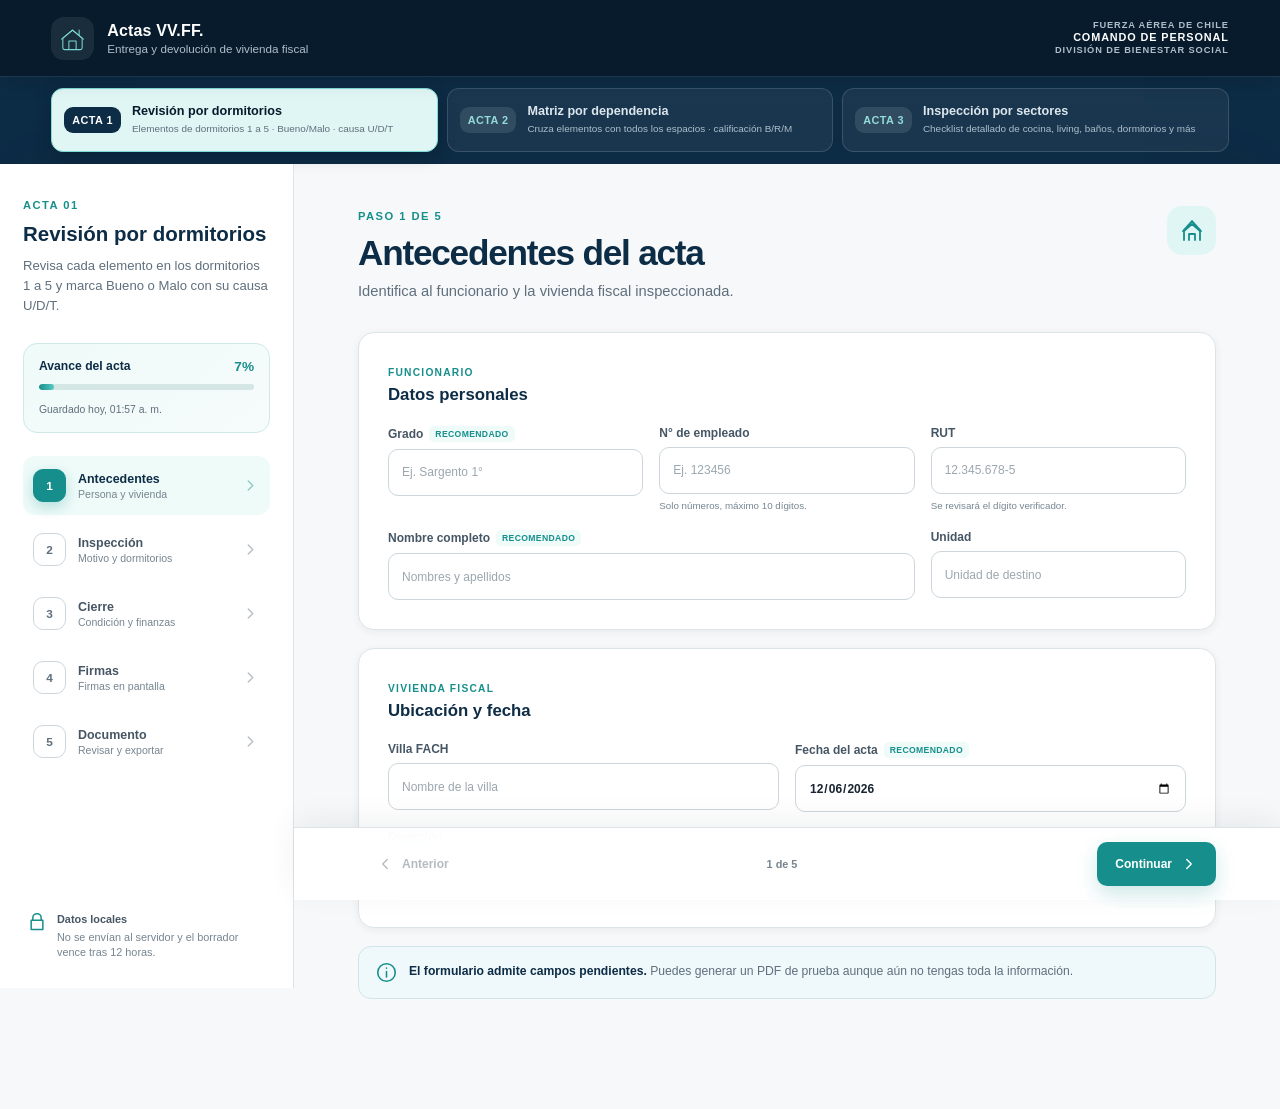
==== commit 97a82c62: "Renovar caché de estilos del selector de actas" ====
--- a/index.html
+++ b/index.html
@@ -11,7 +11,7 @@
       content="Acta digital de entrega o devolución con revisión detallada de dormitorios."
     />
     <title>Acta 1 · Revisión por dormitorios</title>
-    <link rel="stylesheet" href="styles.css?v=20261114-2" />
+    <link rel="stylesheet" href="styles.css?v=20261114-3" />
   </head>
   <body>
     <div class="app-shell">
--- a/styles.css
+++ b/styles.css
@@ -70,6 +70,18 @@
 .brand strong { font-size: 1rem; letter-spacing: 0.01em; }
 .brand small { margin-top: 2px; color: #aebfca; font-size: 0.73rem; }
 
+.institutional-mark {
+  color: #dce7ed;
+  display: grid;
+  gap: 2px;
+  text-align: right;
+  text-transform: uppercase;
+  letter-spacing: 0.055em;
+  line-height: 1.05;
+}
+.institutional-mark span { color: #aebfca; font-size: 0.58rem; font-weight: 700; }
+.institutional-mark strong { color: var(--white); font-size: 0.68rem; }
+
 .status-pill { display: flex; align-items: center; gap: 8px; border: 1px solid rgb(255 255 255 / 0.18); padding: 8px 12px; border-radius: 999px; color: #dce7ed; font-size: 0.76rem; font-weight: 700; }
 .status-pill span { width: 7px; height: 7px; background: #70d9a5; border-radius: 50%; box-shadow: 0 0 0 4px rgb(112 217 165 / 0.12); }
 
@@ -78,6 +90,55 @@
 .acta-switcher a:hover { color: var(--white); background: rgb(255 255 255 / 0.08); }
 .acta-switcher .is-active { color: var(--navy-950); background: #7edbd5; box-shadow: 0 3px 10px rgb(0 0 0 / 0.18); }
 .acta-switcher .is-pending { opacity: 0.48; cursor: not-allowed; }
+
+.acta-catalog-wrap {
+  background: var(--navy-900);
+  border-top: 1px solid rgb(255 255 255 / 0.08);
+  box-shadow: 0 7px 24px rgb(7 27 45 / 0.14);
+}
+.acta-catalog {
+  width: min(1600px, 100%);
+  margin: 0 auto;
+  padding: 11px clamp(18px, 4vw, 54px) 12px;
+  display: grid;
+  grid-template-columns: repeat(3, minmax(0, 1fr));
+  gap: 9px;
+}
+.acta-option {
+  min-width: 0;
+  min-height: 64px;
+  padding: 10px 12px;
+  border: 1px solid rgb(255 255 255 / 0.14);
+  border-radius: 12px;
+  background: rgb(255 255 255 / 0.055);
+  color: #dce7ed;
+  display: flex;
+  align-items: center;
+  gap: 11px;
+  text-decoration: none;
+  transition: 0.18s ease;
+}
+.acta-option:hover { border-color: rgb(126 219 213 / 0.65); background: rgb(255 255 255 / 0.1); transform: translateY(-1px); }
+.acta-option.is-active { border-color: #7edbd5; background: var(--teal-100); color: var(--navy-950); box-shadow: 0 5px 18px rgb(0 0 0 / 0.18); }
+.acta-number {
+  flex: 0 0 auto;
+  min-width: 54px;
+  padding: 7px 8px;
+  border-radius: 9px;
+  background: rgb(255 255 255 / 0.1);
+  color: #92ddd8;
+  text-align: center;
+  font-size: 0.68rem;
+  font-weight: 900;
+  letter-spacing: 0.04em;
+  text-transform: uppercase;
+}
+.acta-option.is-active .acta-number { background: var(--navy-900); color: var(--white); }
+.acta-option-copy { min-width: 0; }
+.acta-option-copy strong, .acta-option-copy small { display: block; }
+.acta-option-copy strong { font-size: 0.79rem; line-height: 1.2; }
+.acta-option-copy small { margin-top: 4px; color: #aebfca; font-size: 0.62rem; line-height: 1.3; }
+.acta-option.is-active .acta-option-copy small { color: var(--slate-600); }
 
 .workspace { min-height: calc(100vh - 76px); display: grid; grid-template-columns: var(--sidebar-width) minmax(0, 1fr); max-width: 1600px; margin: 0 auto; background: var(--slate-50); box-shadow: 0 0 90px rgb(7 27 45 / 0.12); }
 
@@ -337,6 +398,8 @@
 
 @media (max-width: 1120px) {
   :root { --sidebar-width: 250px; }
+  .acta-option-copy small { display: none; }
+  .acta-option { min-height: 52px; }
   .main-content { padding-left: 35px; padding-right: 35px; }
   .choice-grid { grid-template-columns: repeat(2, minmax(0, 1fr)); }
   .inspection-item { grid-template-columns: minmax(160px, 0.8fr) minmax(350px, 1.7fr); }
@@ -348,9 +411,11 @@
   .topbar { height: 68px; padding: 0 17px; }
   .brand-mark { width: 38px; height: 38px; }
   .brand small { display: none; }
-  .status-pill { padding: 7px 9px; font-size: 0.65rem; }
-  .acta-switcher a, .acta-switcher > span { padding: 0 9px; }
-  .acta-switcher a span, .acta-switcher > span > span { display: none; }
+  .institutional-mark span { font-size: 0.5rem; }
+  .institutional-mark strong { font-size: 0.59rem; }
+  .acta-catalog { display: flex; overflow-x: auto; padding: 9px 13px 10px; scrollbar-width: none; }
+  .acta-catalog::-webkit-scrollbar { display: none; }
+  .acta-option { flex: 0 0 244px; }
   .workspace { min-height: calc(100vh - 68px); display: block; }
   .sidebar { position: sticky; top: 68px; z-index: 35; width: 100%; height: auto; padding: 0; overflow: visible; border-right: 0; border-bottom: 1px solid var(--slate-200); }
   .sidebar-intro, .progress-card, .privacy-note { display: none; }
@@ -377,9 +442,13 @@
 }
 
 @media (max-width: 560px) {
-  .status-pill { display: none; }
-  .topbar { justify-content: flex-start; }
-  .acta-switcher { position: static; transform: none; margin-left: auto; }
+  .topbar { justify-content: space-between; }
+  .brand { gap: 8px; }
+  .brand strong { font-size: 0.88rem; }
+  .institutional-mark { max-width: 124px; }
+  .institutional-mark span { font-size: 0.44rem; }
+  .institutional-mark strong { font-size: 0.52rem; }
+  .acta-option { flex-basis: 225px; }
 }
 
 @media (max-width: 520px) {
@@ -401,7 +470,7 @@
 }
 
 @media print {
-  .topbar, .sidebar, .form-actions, .section-heading, .export-card, .preview-toolbar { display: none !important; }
+  .topbar, .acta-catalog-wrap, .sidebar, .form-actions, .section-heading, .export-card, .preview-toolbar { display: none !important; }
   .workspace, .main-content, #actaForm, .form-step { display: block !important; padding: 0; background: white; }
   .form-step:not([data-step="4"]) { display: none !important; }
   .document-preview { padding: 0; border: 0; background: white; }
